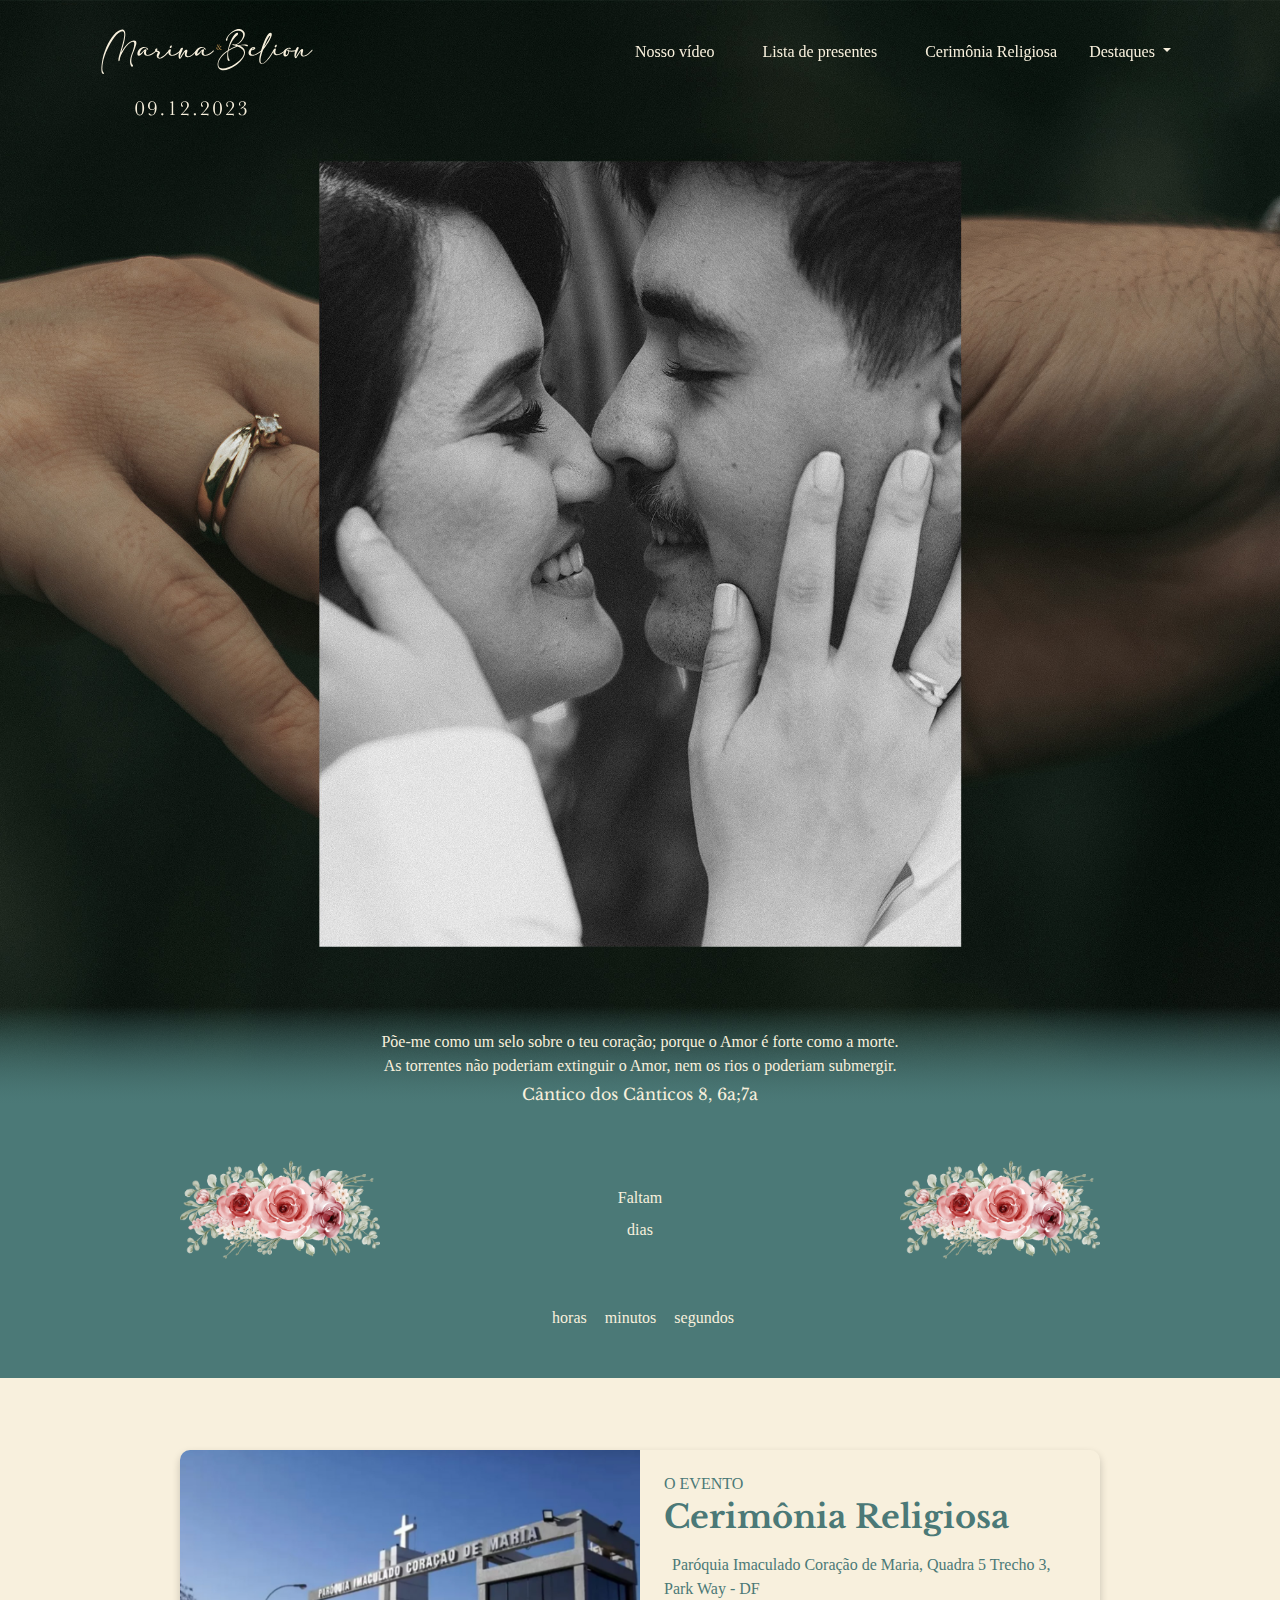
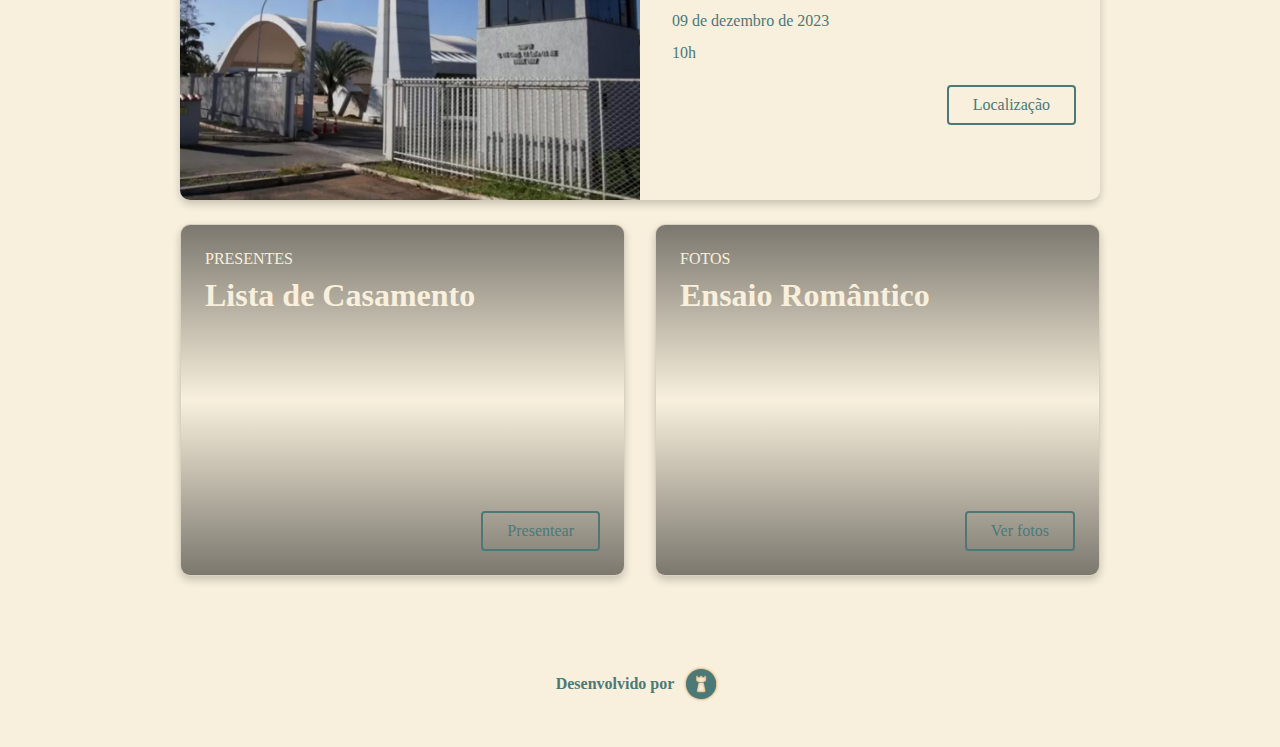
==== index.html @ 3f0de71c "1 versão" ====
<!DOCTYPE html>
<html lang="pt-br">

<head>
  <meta charset="UTF-8">
  <meta name="viewport" content="width=device-width, initial-scale=1, shrink-to-fit=no">
  <link rel="stylesheet" href="https://stackpath.bootstrapcdn.com/bootstrap/4.3.1/css/bootstrap.min.css"
    integrity="sha384-ggOyR0iXCbMQv3Xipma34MD+dH/1fQ784/j6cY/iJTQUOhcWr7x9JvoRxT2MZw1T" crossorigin="anonymous">
  <link rel="stylesheet" href="css/aos.css">
  <link rel="stylesheet" href="sass/main.css">
  <link rel="stylesheet" href="https://use.fontawesome.com/releases/v5.8.0/css/all.css"
    integrity="sha384-Mmxa0mLqhmOeaE8vgOSbKacftZcsNYDjQzuCOm6D02luYSzBG8vpaOykv9lFQ51Y" crossorigin="anonymous">
    <link rel="preconnect" href="https://fonts.googleapis.com">
    <link rel="preconnect" href="https://fonts.gstatic.com" crossorigin>
    <link href="https://fonts.googleapis.com/css2?family=Libre+Baskerville:ital,wght@0,400;0,700;1,400&display=swap" rel="stylesheet">
    <link href="font/font1/stylesheet.css">
    <link href="font/font2/stylesheet.css">
    <link rel="icon" type="image/png" href="logo.png">


<meta property="og:site_name" content="Marina e Belion | 09.12.23">
<meta property="og:title" content="Marina e Belion | 09.12.23" />
<meta property="og:description" content="Faça parte da nossa história">
<meta property="og:url" content="" />
<meta property="og:image" itemprop="image" content="https://www.marinaebelion.com/images/main-ogimage.jpg" />
<meta property="og:image:type" content="image/jpeg">
<meta property="og:image:width" content="600">
<meta property="og:image:height" content="300">
<meta property="og:type" content="website" />

  <title>Marina e Belion</title>
</head>



<body>


  <section id="main" >
    
    <section id="menu" class="nav-section fixed-top" data-aos="fade-up" >
      <div class="container">
        <div class="row py-2 py-md-3">
          <div class="col">
            <nav id="menuColor" class="navbar navbar-expand-lg navbar-light navbar-dark">
              <a href="" class="navbar-brand d-flex">
                <img loading="lazy" alt="logo" id="imgMenu" src="images/logo-site-w.svg" class="logo-site align-top">
                <img loading="lazy" alt="logo" id="imgMenuDark" src="images/logo-site.svg" class="d-none logo-site align-top">
              </a>
              <button class="navbar-toggler" type="button" data-toggle="collapse" data-target="#navbarNav" aria-controls="navbarNav" aria-expanded="false" aria-label="Toggle navigation">
                <span class="navbar-toggler-icon"></span>
              </button>

              <div class="collapse navbar-collapse justify-content-between" id="navbarNav">
                
              </div>

            </nav>
          </div>
        </div>
      </div>
    </section>
    

    <section class="banner" data-aos="fade-down">
      <div class="container">
        <div class="row">
          <div class="col d-flex">
            <div class=" ml-3 text-center data-space">
              <img class="data-img rellax" data-rellax-speed="-4" src="images/data.svg">
            </div>
          </div>
        </div>
      </div>
      <div class="parallax w-100" data-zoom="100"> 
        <!--
        <video width="100%" height="auto" autoplay loop src="images/ensaio.mp4"> </video>
        -->
        <picture class="img-banner"> 
          
          <source media="(min-width: 991px)" srcset="images/main-desktop.jpg" /> 
          
          <source media="(min-width: 767px)" srcset="images/main-mobile.jpg" /> 
          
          <img loading="lazy" alt="banner" class="w-100 " src="images/main-mobile.jpg" /> 
        </picture> 
        
      </div>
      
    </section>

    <section id="frase" class="bg-down">
      <div class="text-center bg px-3 py-4" >
        <div >
          <p class="" data-aos="fade-up">
            Põe-me como um selo sobre o teu coração; porque o Amor é forte como a morte. <br class="d-none d-sm-block">
            As torrentes não poderiam extinguir o Amor, nem os rios o poderiam submergir.
            
          </p>
          <p class="Callem" data-aos="fade-up">
            Cântico dos Cânticos 8, 6a;7a
          </p>
        </div>
      </div>
    </section>

    <section id="count" class="c-light">
      <div class="container py-4">
        <div class="row text-center justify-content-center">
            <div class="col-md-3 align-self-center text-left" data-aos="fade-left">
              <img loading="lazy" alt="planta" src="images/planta.png" class="plant">
            </div>
            <div class="col-lg-4 col-md-6 col-sm-8 p-md-5 align-self-center" data-aos="fade-up">
              <p class="mt-2">Faltam</p>
              <h1 id="days" class="Brown"></h1>
              <p class="mb-0">dias</p>
            </div>
            <div class="col-md-3 align-self-center text-right" data-aos="fade-right">
              <img loading="lazy" alt="planta" src="images/planta.png" class="plant">
            </div>
         </div>
         <div class="row py-3 justify-content-center flex-column flex-sm-row">
          <div class="col-10 d-flex justify-content-center align-items-center mx-auto">
            <div class="time">
              <h4 id="hours" class="Brown"></h4>
              <p>horas</p>
            </div>
            <div class="time">
              <h4 id="minutes" class="Brown"></h4>
              <p>minutos</p>
            </div>
            <div class="time">
              <h4 id="seconds" class="Brown"></h4>
              <p>segundos</p>
            </div>

          </div>
         </div>
      </div>
    </section>

    <section id="content" class="c-primary">
      <div class="container py-5">

        
        <!--
        <div class="row pt-4 justify-content-center">
          <div class="col-lg-10 col-12">
            <div class="d-flex flex-md-row flex-column card-duo" data-aos="fade-up">
              <div class="anchor" id="presentes"></div>
              <div class="card-content order-2 order-md-1 justify-content-between">
                <div class="card-title">
                  <h6 class="tag">
                    Presentes
                  </h6>
                  <h2 class="Brown">
                    Lista de Presentes
                  </h2>
                </div>

                <div class="card-text pt-3">
                  <p>
                    Mais do que presente, experiências incríveis que vamos viver na nossa lua de mel.
                  </p>

                </div>
                
                <div class="card-btn text-right">
                  <a href="/presentes" class="btn btn-secondary">
                    Presentear
                  </a>
                </div>
              </div>  
              <div class="card-image presentes order-1 order-md-2"> </div>
                


            </div>
          </div>
        </div>
        -->

        <div class="row pt-4 justify-content-center">
          <div class="col-lg-10 col-12">
            <div class="d-flex flex-md-row flex-column card-duo" data-aos="fade-up">
              <div class="anchor" id="cerimonia"></div>
                <div class="card-image evento"> </div>
                <div class="card-content">
                  <div class="card-title">
                    <h6 class="tag">
                      O evento
                    </h6>
                    <h2 class="Brown">
                      Cerimônia Religiosa
                    </h2>
                  </div>

                  <div class="infos">
                      <div class="info my-2">
                        <span class="mr-2">
                          <i class="fas fa-map-marker-alt"></i>
                        </span>
                        Paróquia Imaculado Coração de Maria, Quadra 5 Trecho 3, Park Way - DF
                      </div>
                      <div class="info my-2">
                        <span class="mr-2">
                          <i class="fas fa-calendar"></i>
                        </span>
                        09 de dezembro de 2023
                      </div>
                      <div class="info my-2">
                        <span class="mr-2">
                          <i class="fas fa-clock"></i>
                        </span>
                        10h
                      </div>
                  </div>
                  
                  <div class="card-btn text-right">
                    <a href="https://goo.gl/maps/soZoGa2bKYGtHyoY8" class="btn btn-secondary">
                      Localização
                    </a>
                  </div>
                </div>


            </div>
          </div>
        </div>

        <div class="row pt-4 justify-content-center">
          <div class="col-lg-5 col-md-6" data-aos="fade-up">
            <div class="card lista" >
              <div class="card-img"></div>
              <div class="card-content">
                <div class="card-title">
                  <h6 class="tag">
                    Presentes
                  </h6>
                  <h2 class="butler">
                    Lista de Casamento
                  </h2>
                </div>
                <div class="card-btn text-right">
                  <a class="btn btn-secondary light click page-presente" href="lista-de-presentes" >
                    Presentear
                  </a>
                </div>
              </div>
            </div>
          </div>
          <div class="col-lg-5 col-md-6 pt-md-0 pt-4" data-aos="fade-up" data-aos-delay="300">
            <div class="card romantico" >
              <div class="card-img"></div>
              <div class="card-content">
                <div class="card-title">
                  <h6 class="tag">
                    Fotos
                  </h6>
                  <h2 class="butler">
                    Ensaio Romântico
                  </h2>
                </div>
                <div class="card-btn text-right">
                  <a class="btn btn-secondary light click page-ensaio" href="ensaio">
                    Ver fotos
                  </a>
                </div>
              </div>
            </div>
          </div>
        </div>

      <!--
        <div class="row pt-4 justify-content-center">
          <div class="col-lg-5 col-md-6" data-aos="fade-up">
            <div class="card lista" >
              <div class="card-img"></div>
              <div class="card-content">
                <div class="card-title">
                  <h6 class="tag">
                    Presentes
                  </h6>
                  <h2 class="Brown">
                    Lista de Casamento
                  </h2>
                </div>
                <div class="card-btn text-right">
                  <a class="btn btn-secondary light click page-presente" href="/lista-de-presentes" >
                    Presentear
                  </a>
                </div>
              </div>
            </div>
          </div>
          <div class="col-lg-5 col-md-6 pt-md-0 pt-4" data-aos="fade-up" data-aos-delay="300">
            <div class="card romantico" >
              <div class="card-img"></div>
              <div class="card-content">
                <div class="card-title">
                  <h6 class="tag">
                    Fotos
                  </h6>
                  <h2 class="Brown">
                    Ensaio Romântico
                  </h2>
                </div>
                <div class="card-btn text-right">
                  <a class="btn btn-secondary light click page-ensaio" href="/ensaio">
                    Ver fotos
                  </a>
                </div>
              </div>
            </div>
          </div>
        </div>
      -->
      </div>
    </section>


    <footer class="text-center py-5">
      
    </footer>



  </section>



<div id="modal"></div>
  <script src="script/jquery.3.5.1.js"></script>
  <script src="script/popper.js"></script>
  <script src="script/bootstrap.min.js"></script>
  <script src="script/aos.js"></script>
  <script src="script/main.js"></script>
  <script src="script/counter.js"></script>
  <script>
    AOS.init({
      duration: 1500,
    });
  </script>



  <script>
    (function() {
  // page scroll bind
  $(window).on('scroll', onScroll);
  // onScroll();
  
})();

function log(msg) {
  $('.log').html(msg); 
}

function onScroll() {
  let wst = $(window).scrollTop(),
       dh = $(document).height(),
       wh = $(window).height();

  let scrollPercent = (wst / (dh - wh)) * 100;
  
  $('.parallax').each((i, e) => {
    let zoom = $(e).attr('data-zoom');
    let variant = ((+zoom) * scrollPercent / 100);
    let bgSize = `${100 + variant}%`;
    
    log(bgSize);
    
    $(e).css('background-size', bgSize);
  });
  
}


  </script>

  <script>
    $("footer").load("footer.html");
    $("#modal").load("modal-presente.html");
    $("#navbarNav").load("menu.html");
  </script>



</body>

</html>
---- sass/main.css ----
:root {
  --primary-light:#99c1be;
  --primary:#4b7977;
  --primary-dark:#38535a;
  --secondary: #c18631;
  --light:#f8f0dd;
  --light-opacity:#f8f0ddbd;
}

/* ELEMENTS*/
/* GERAL */
body {
  font-family: "Baskervville", serif;
  background-color: var(--light);
  background-image: url(../images/bg.jpg);
  background-size: cover;
  background-attachment: fixed;
  color: var(--primary);
  margin: 0px;
}

.tr {
  background-color: transparent !important;
}

html {
  scroll-behavior: smooth;
  overflow-x: hidden;
  scroll-snap-type: mandatory;
  scroll-snap-points-y: repeat(100vh);
  scroll-snap-type: y proximity;
}

* {
  transition: all 0.5s ease-in-out;
  box-sizing: border-box;
}

hr {
  border-top: 1px solid var(--primary);
}

button:focus {
  outline: 0;
  transform: scale(1.1);
}

h1, h2, h3, h4 {
  font-weight: 800;
  margin: 0;
}

h5, h6 {
  font-weight: 700;
  margin: 0;
}

p {
  margin-bottom: 0.5rem;
}

.title {
  font-weight: 200;
  font-style: italic;
}

.btn {
  padding: 0.375rem 1.5rem;
}
.btn:hover {
  cursor: pointer;
}
.btn-primary {
  transition: all 0.5s ease-in-out;
  background-color: var(--primary);
  border: 1px solid var(--primary);
  color: var(--light) !important;
}
.btn-primary:hover {
  color: var(--primary) !important;
  background-color: var(--secondary);
  border: 1px solid var(--secondary);
}
.btn-primary:focus, .btn-primary:not(:disabled):not(.disabled).active:focus, .btn-primary:not(:disabled):not(.disabled):active:focus, .show > .btn-primary.dropdown-toggle:focus {
  box-shadow: 0 0 0 0rem var(--primary-light);
}
.btn-primary:not(:disabled):not(.disabled).active, .btn-primary:not(:disabled):not(.disabled):active, .show > .btn-primary.dropdown-toggle {
  color: var(--light) !important;
  background-color: var(--primary-light);
  border-color: var(--primary-light);
}
.btn-outline-primary {
  transition: all 0.5s ease-in-out;
  background-color: none;
  border: 1px solid var(--primary);
  color: var(--primary) !important;
}
.btn-outline-primary:hover {
  background-color: var(--primary);
  border: 1px solid var(--primary);
  color: var(--light) !important;
}
.btn-outline-primary:focus, .btn-outline-primary:not(:disabled):not(.disabled).active:focus, .btn-outline-primary:not(:disabled):not(.disabled):active:focus, .show > .btn-outline-primary.dropdown-toggle:focus {
  box-shadow: 0 0 0 0rem var(--primary-light);
}
.btn-outline-primary:not(:disabled):not(.disabled).active, .btn-outline-primary:not(:disabled):not(.disabled):active, .show > .btn-outline-primary.dropdown-toggle {
  color: var(--primary) !important;
  background-color: var(--secondary);
  border-color: var(--secondary);
}
.btn-secondary {
  transition: all 0.5s ease-in-out;
  background-color: transparent;
  border: 2px solid var(--primary);
  color: var(--primary);
}
.btn-secondary:hover {
  color: var(--light) !important;
  background-color: var(--primary) !important;
  border: 2px solid var(--primary) !important;
}
.btn-secondary:focus, .btn-secondary:not(:disabled):not(.disabled).active:focus, .btn-secondary:not(:disabled):not(.disabled):active:focus, .show > .btn-secondary.dropdown-toggle:focus {
  box-shadow: 0 0 0 0rem var(--secondary);
}
.btn-secondary:not(:disabled):not(.disabled).active, .btn-secondary:not(:disabled):not(.disabled):active, .show > .btn-secondary.dropdown-toggle {
  color: var(--light) !important;
  background-color: var(--primary-light);
  border-color: var(--primary-light);
}

.ft-primary {
  font-family: "Libre Baskerville", serif;
  line-height: 1;
}

.ft-secondary {
  font-family: "Adelia", script !important;
  line-height: 1;
}

.Brown {
  font-family: "Libre Baskerville", serif;
  line-height: 1;
}

.Callem {
  font-family: "Libre Baskerville", serif;
  line-height: 1;
}

.tag {
  text-transform: uppercase;
  font-weight: 200;
  margin-bottom: 8px;
}

.radius-10 {
  border-radius: 10px;
  box-shadow: 0px 4px 8px rgba(0, 0, 0, 0.2);
}

.radius-5 {
  border-radius: 5px;
  box-shadow: 0px 4px 8px rgba(0, 0, 0, 0.2);
}

.center-s {
  display: flex;
  justify-content: center;
  align-items: center;
}
.center-h {
  display: flex;
  justify-content: center;
}
.center-v {
  display: flex;
  align-items: center;
}

.c-primary {
  color: var(--primary);
}
.c-primary-light {
  color: var(--primary-light);
}
.c-primary-dark {
  color: var(--primary-dark);
}
.c-secondary {
  color: var(--secondary);
}
.c-light {
  color: var(--light);
}

/*
.modal{

  .close{
    color:$primary;
    opacity: .7;

    &:not(:disabled):not(.disabled):focus, &:not(:disabled):not(.disabled):hover {
      opacity: 1;
  }
  }
}
*/
#presentes .card {
  background: none;
  border: 1px solid var(--primary);
  box-shadow: 2px 2px 10px rgba(80, 92, 73, 0.3764705882);
  position: relative;
}
#presentes .card:after {
  content: "";
  position: absolute;
  inset: 0;
  background: var(--light-opacity);
  filter: blur(50px);
  z-index: -1;
}
#presentes .card-title {
  height: 48px;
  display: flex;
  justify-content: center;
  align-items: center;
}
#presentes .card-text {
  font-size: 0.875rem;
  color: var(--primary);
}

#menu.nav-primary {
  background: var(--light) !important;
}
#menu.nav-primary .nav-link {
  color: var(--primary) !important;
}
@media (max-width: 991px) {
  #menu.nav-primary .nav-link {
    color: var(--light) !important;
  }
}
#menu.nav-primary .nav-link:hover {
  color: var(--secondary) !important;
}
@media (max-width: 991px) {
  #menu .navbar-nav {
    background: var(--primary);
    color: var(--light);
    border-radius: 5px;
  }
}
#menu .logo-site {
  height: 45px;
  width: auto;
}
@media (max-width: 400px) {
  #menu .logo-site {
    height: 40px;
  }
}
@media (max-width: 360px) {
  #menu .logo-site {
    height: 35px;
  }
}
#menu .nav-link {
  color: var(--light) !important;
}
#menu .nav-link:hover {
  color: var(--secondary) !important;
  cursor: pointer;
}
@media (max-width: 991px) {
  #menu .nav-link:hover {
    color: var(--secondary) !important;
  }
}
#menu .dropdown-menu {
  border-radius: 5px;
  border: none;
  background: var(--primary);
}
#menu .dropdown-menu .dropdown-item {
  color: var(--light);
}
#menu .dropdown-menu .dropdown-item:hover {
  background: rgba(0, 0, 0, 0.3);
}

.opacity-0 {
  opacity: 0;
}

.banner {
  position: relative;
}
.banner .parallax {
  background-image: url(../images/main-desktop.jpg);
  background-size: 100%;
  background-position: center;
  background-repeat: no-repeat;
  transition: 0.01s ease-in-out;
}
@media (max-width: 991px) {
  .banner .parallax {
    background-image: url(../images/main-mobile.jpg);
  }
}
.banner .img-banner {
  opacity: 0;
}
.banner .data-space {
  width: 180px;
  position: absolute;
  top: 90px;
}
@media (max-width: 425px) {
  .banner .data-space {
    top: 50px;
    width: -moz-fit-content;
    width: fit-content;
  }
}
.banner .data-img {
  transition: 0.75s ease-in-out;
  height: 60px;
  margin: 0.5rem;
}
@media (max-width: 370px) {
  .banner .data-img {
    height: 50px;
  }
}

#frase {
  height: 100px;
  margin-top: -100px;
  position: relative;
  color: var(--light);
}
#frase .bigger {
  font-size: 1.5rem;
}
#frase.bg-down {
  width: 100vw;
  background: linear-gradient(180deg, rgba(0, 0, 0, 0) 0%, var(--primary) 96.94%);
}
#frase .bg {
  background: linear-gradient(180deg, rgba(0, 0, 0, 0) 0%, var(--primary) 96.94%);
}

#count {
  background: var(--primary);
  color: var(--light);
}
#count .plant {
  max-width: 200px;
  width: 100%;
}
#count #days {
  font-size: 5rem;
}
#count .time {
  display: flex;
  margin: 0 6px;
}
#count .time .Brown {
  margin: 0 6px 0 0;
}

#content .card-btn {
  margin-top: 0.75rem;
}
#content .anchor {
  position: absolute;
  top: -100px;
}
#content .card-duo {
  position: relative;
  min-height: 350px;
  border-radius: 10px;
  box-shadow: 0px 4px 8px rgba(0, 0, 0, 0.2);
  overflow: hidden;
}
#content .card-duo .card-image {
  background-position: center;
  background-size: auto 100%;
  background-repeat: no-repeat;
}
@media (max-width: 767px) {
  #content .card-duo .card-image {
    background-size: 100%;
  }
}
#content .card-duo .card-image:hover {
  background-size: auto 110%;
}
@media (max-width: 767px) {
  #content .card-duo .card-image:hover {
    background-size: 110%;
  }
}
#content .card-duo .card-image.historia {
  background-image: url(../images/historia.jpg);
  width: 50%;
  background-size: cover;
  background-position: center left;
}
@media (max-width: 767px) {
  #content .card-duo .card-image.historia {
    width: 100%;
    height: auto;
    min-height: 490px;
  }
}
@media (max-width: 425px) {
  #content .card-duo .card-image.historia {
    min-height: 380px;
  }
}
#content .card-duo .card-image.presentes {
  background-image: url(../images/presentes.jpg);
  width: 50%;
  background-size: cover;
  background-position: bottom;
}
@media (max-width: 767px) {
  #content .card-duo .card-image.presentes {
    width: 100%;
    height: auto;
    min-height: 370px;
  }
}
#content .card-duo .card-image.evento {
  background-image: url(../images/cerimonia.jpg);
  width: 50%;
  background-size: cover;
  background-position: top;
}
@media (max-width: 767px) {
  #content .card-duo .card-image.evento {
    width: 100%;
    height: auto;
    min-height: 370px;
  }
}
#content .card-duo .card-image.traje {
  background-image: url(../images/dress.jpg);
  width: 50%;
  background-size: cover;
  background-position: top;
}
@media (max-width: 767px) {
  #content .card-duo .card-image.traje {
    width: 100%;
    height: auto;
    min-height: 370px;
  }
}
#content .card-duo .card-content {
  padding: 1.5rem;
  width: 50%;
  display: flex;
  flex-direction: column;
}
@media (max-width: 767px) {
  #content .card-duo .card-content {
    width: 100%;
    background-size: 110%;
  }
}
#content .card-duo .card-content .tag {
  text-transform: uppercase;
  font-weight: 200;
  margin-bottom: 8px;
}
#content .card {
  color: var(--light);
  min-height: 350px;
  border-radius: 10px;
  box-shadow: 0px 4px 8px rgba(0, 0, 0, 0.2);
  overflow: hidden;
  background-position: center;
  background-size: auto 100%;
  background-repeat: no-repeat;
  background-color: transparent;
}
#content .card:hover {
  background-size: auto 110%;
}
#content .card.lista {
  background-image: url(../images/lista.jpg);
}
#content .card.historia {
  background-image: url(../images/historia.jpg);
}
#content .card.romantico {
  background-image: url(../images/ensaio.jpg);
}
#content .card.padrinhos {
  background-image: url(../images/padrinhos.jpg);
}
#content .card.dress {
  background-image: url(../images/dress.jpg);
}
#content .card.pedido {
  background-image: url(../images/pedido.jpg);
}
#content .card .card-content {
  min-height: 350px;
  padding: 1.5rem;
  display: flex;
  flex-direction: column;
  justify-content: space-between;
  background: transparent;
  background: linear-gradient(0deg, rgba(108, 29, 48, 0.5) 0%, rgba(108, 29, 48, 0) 50%, rgba(108, 29, 48, 0.5) 100%);
  background: linear-gradient(0deg, rgba(0, 0, 0, 0.5) 0%, rgba(0, 0, 0, 0) 50%, rgba(0, 0, 0, 0.5) 100%);
}
#content .card .card-content.breve {
  background: none;
  color: var(--primary);
}
#content .card .card-content.breve .light {
  border: 2px solid var(--primary);
  color: var(--primary);
}

footer .small {
  font-size: 0.9rem;
  font-weight: bold;
}
footer a {
  text-decoration: none;
  color: var(--primary) !important;
  position: relative;
}
footer a:hover span {
  opacity: 1;
}
footer a:hover span.jroque {
  right: -82px;
}
footer a span {
  opacity: 0;
  transition: all 0.3s ease-in-out;
  will-change: opacity;
  position: absolute;
  white-space: nowrap;
  top: 0px;
}
footer a span.jroque {
  right: -45px;
}
footer a svg {
  height: 30px;
  margin-top: -3px;
  fill: var(--primary);
  filter: drop-shadow(0 0 0.1rem var(--secondary));
}
footer a svg:hover {
  filter: drop-shadow(0 0 0.3rem var(--secondary));
}
footer a svg:active {
  transform: translate(3px, 3px);
  filter: drop-shadow(0 0 0.6rem var(--secondary));
}

.modal-video-movie-wrap {
  height: 90% !important;
  background: transparent !important;
}
@media (orientation: landscape) {
  .modal-video-movie-wrap {
    width: 50% !important;
  }
}

.modal-video-close-btn {
  top: -20px !important;
}
#text-pix {
  display: flex;
  justify-content: center;
  border: 0px;
  background: none;
  resize: none;
  width: 100%;
  text-align: center;
  height: 100px;
  color: var(--primary);
}

.copy-code i {
  display: none;
}
.copy-code.success {
  background-color: var(--secondary);
  border: 2px solid var(--secondary) !important;
  color: var(--primary) !important;
  transition: all 0.25s ease-in-out;
}
.copy-code.success i {
  display: inline;
}/*# sourceMappingURL=main.css.map */
---- font/font1/stylesheet.css ----
@font-face {
    font-family: 'Adelia';
    src: url('adelia.otf') format('opentype');
    font-weight: 500;
    font-style: normal;
}
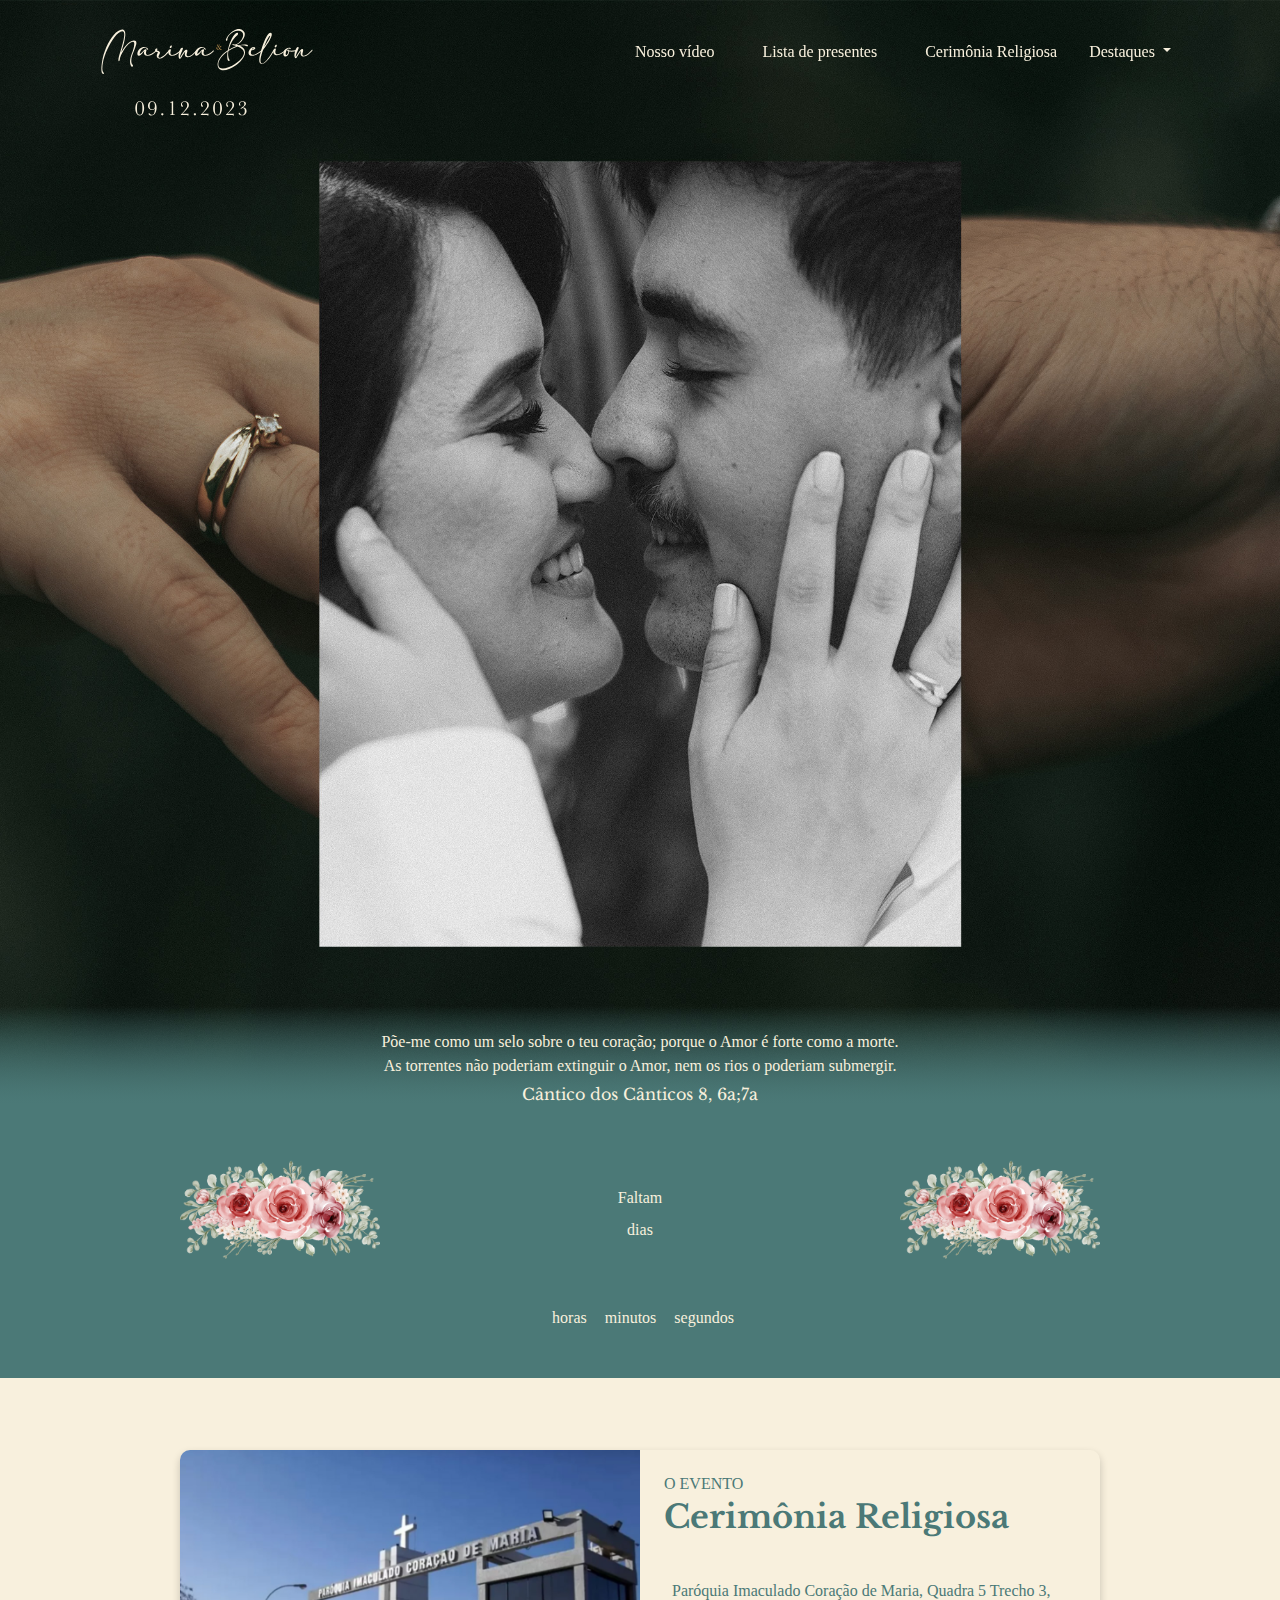
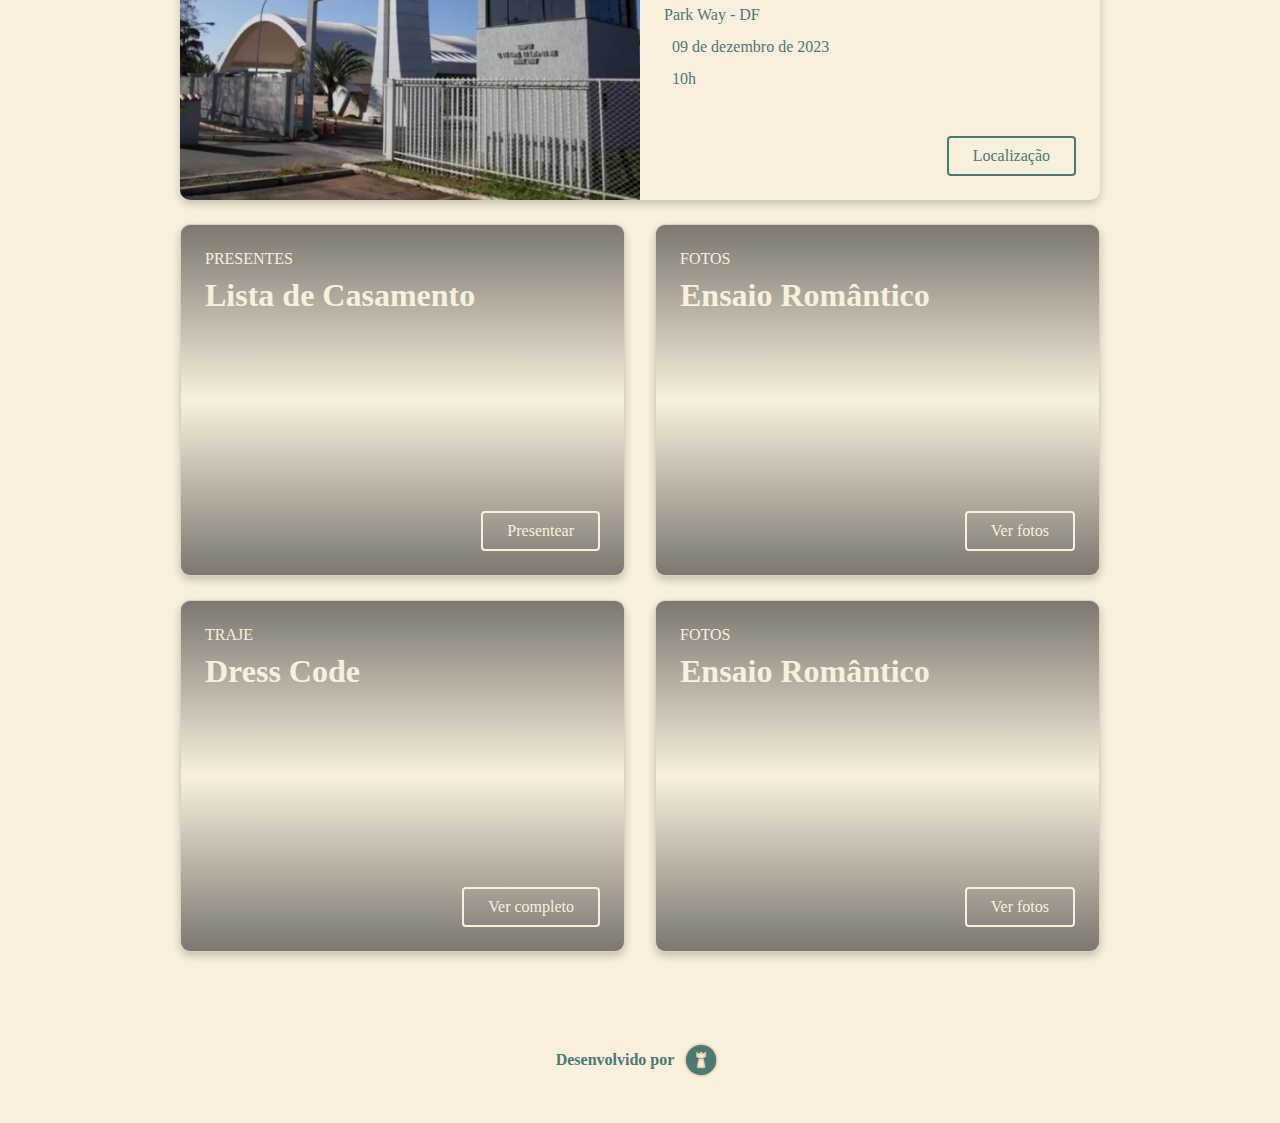
==== commit ae35f494: "2" ====
--- a/index.html
+++ b/index.html
@@ -217,7 +217,7 @@
                   </div>
                   
                   <div class="card-btn text-right">
-                    <a href="https://goo.gl/maps/soZoGa2bKYGtHyoY8" class="btn btn-secondary">
+                    <a href="https://maps.app.goo.gl/F1hvMyRx2eng81n26" class="btn btn-outline-primary">
                       Localização
                     </a>
                   </div>
@@ -242,8 +242,51 @@
                   </h2>
                 </div>
                 <div class="card-btn text-right">
-                  <a class="btn btn-secondary light click page-presente" href="lista-de-presentes" >
+                  <a class="btn btn-secondary light click page-presente" data-toggle="modal" data-target="#modalPresentes" >
                     Presentear
+                  </a>
+                </div>
+              </div>
+            </div>
+          </div>
+          <div class="col-lg-5 col-md-6 pt-md-0 pt-4" data-aos="fade-up" data-aos-delay="300">
+            <div class="card romantico" >
+              <div class="card-img"></div>
+              <div class="card-content">
+                <div class="card-title">
+                  <h6 class="tag">
+                    Fotos
+                  </h6>
+                  <h2 class="butler">
+                    Ensaio Romântico
+                  </h2>
+                </div>
+                <div class="card-btn text-right">
+                  <a class="btn btn-secondary light click page-ensaio" href="ensaio">
+                    Ver fotos
+                  </a>
+                </div>
+              </div>
+            </div>
+          </div>
+        </div>
+
+        <div class="row pt-4 justify-content-center">
+          <div class="col-lg-5 col-md-6" data-aos="fade-up">
+            <div class="card lista" >
+              <div class="card-img"></div>
+              <div class="card-content">
+                <div class="card-title">
+                  <h6 class="tag">
+                    Traje
+                  </h6>
+                  <h2 class="butler">
+                    Dress Code
+                  </h2>
+                </div>
+                <div class="card-btn text-right">
+                  <a class="btn btn-secondary light click page-presente" href="#" >
+                    Ver completo
                   </a>
                 </div>
               </div>
--- a/sass/main.css
+++ b/sass/main.css
@@ -92,12 +92,12 @@
 .btn-outline-primary {
   transition: all 0.5s ease-in-out;
   background-color: none;
-  border: 1px solid var(--primary);
+  border: 2px solid var(--primary);
   color: var(--primary) !important;
 }
 .btn-outline-primary:hover {
   background-color: var(--primary);
-  border: 1px solid var(--primary);
+  border: 2px solid var(--primary);
   color: var(--light) !important;
 }
 .btn-outline-primary:focus, .btn-outline-primary:not(:disabled):not(.disabled).active:focus, .btn-outline-primary:not(:disabled):not(.disabled):active:focus, .show > .btn-outline-primary.dropdown-toggle:focus {
@@ -111,8 +111,8 @@
 .btn-secondary {
   transition: all 0.5s ease-in-out;
   background-color: transparent;
-  border: 2px solid var(--primary);
-  color: var(--primary);
+  border: 2px solid var(--light);
+  color: var(--light);
 }
 .btn-secondary:hover {
   color: var(--light) !important;
@@ -466,6 +466,7 @@
   width: 50%;
   display: flex;
   flex-direction: column;
+  justify-content: space-between;
 }
 @media (max-width: 767px) {
   #content .card-duo .card-content {
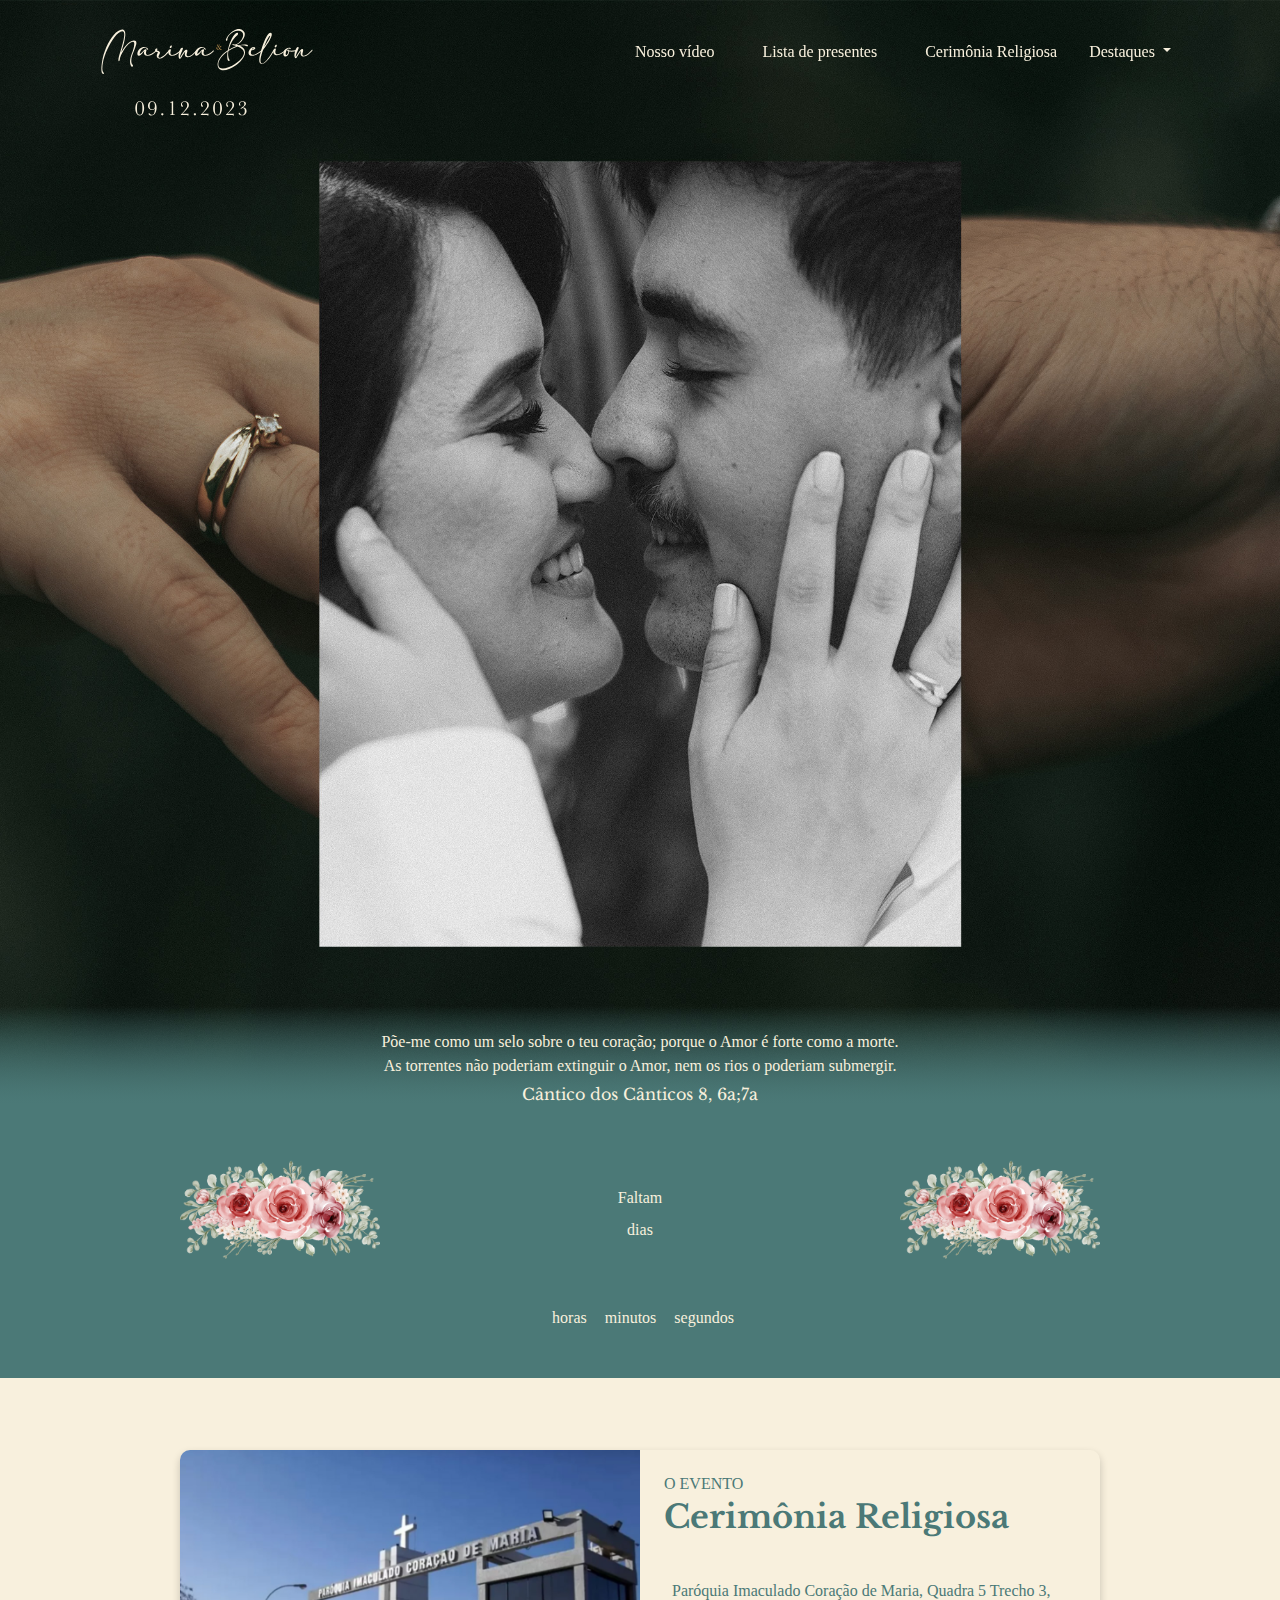
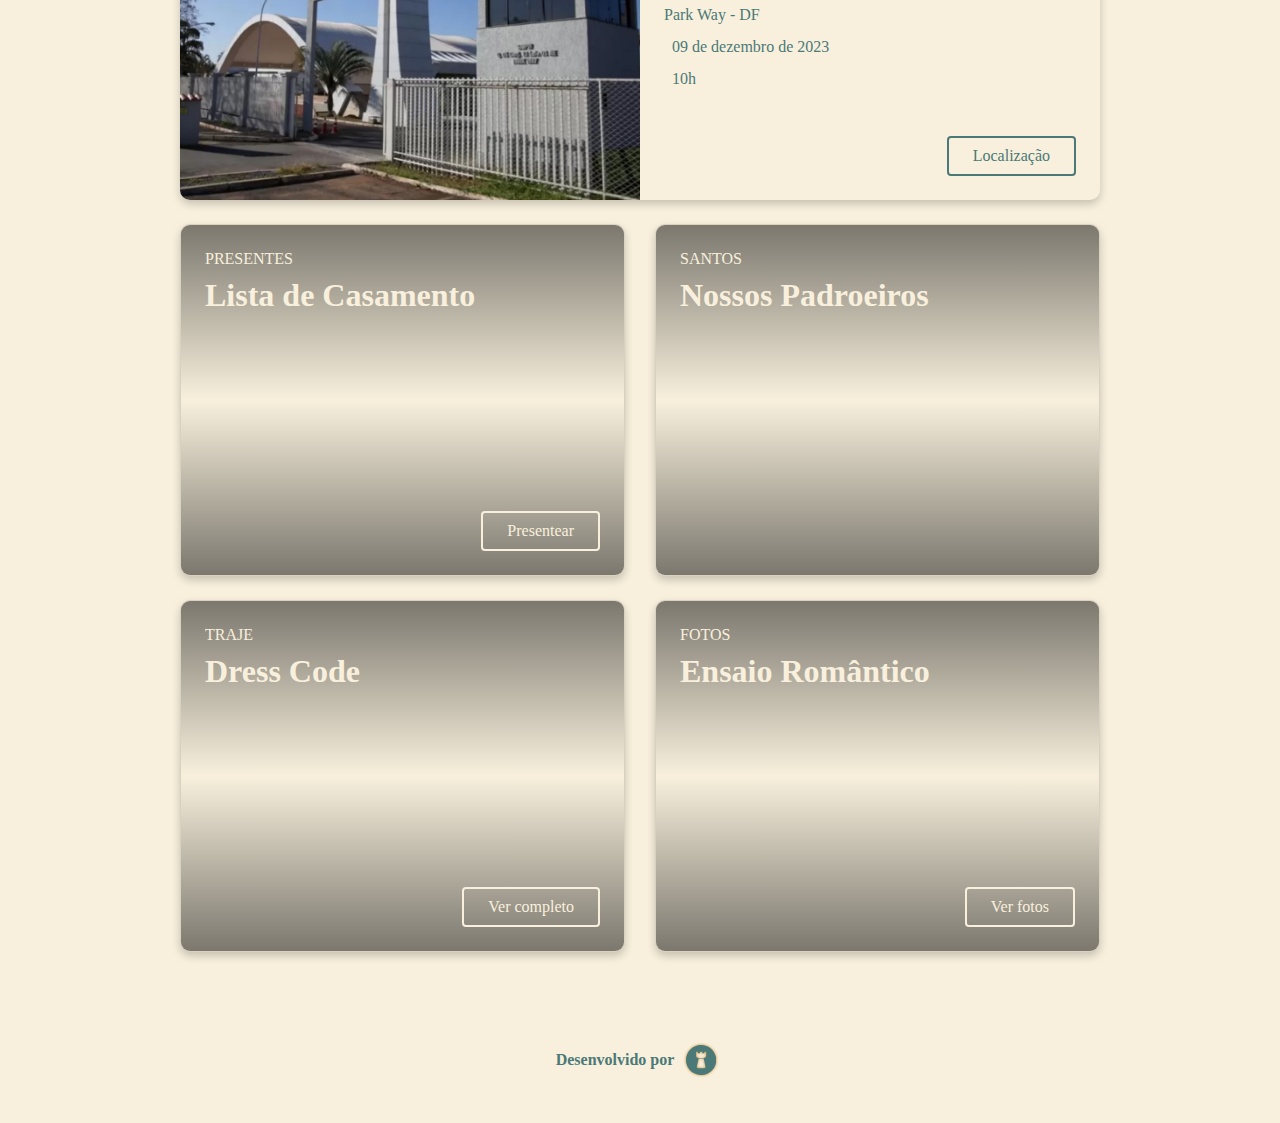
==== commit 88d29bb8: "2.1" ====
--- a/index.html
+++ b/index.html
@@ -255,16 +255,18 @@
               <div class="card-content">
                 <div class="card-title">
                   <h6 class="tag">
-                    Fotos
+                    Santos
                   </h6>
                   <h2 class="butler">
-                    Ensaio Romântico
-                  </h2>
-                </div>
-                <div class="card-btn text-right">
-                  <a class="btn btn-secondary light click page-ensaio" href="ensaio">
-                    Ver fotos
-                  </a>
+                    Nossos Padroeiros
+                  </h2>
+                </div>
+                <div class="card-btn text-right">
+                  <!--
+                    <a class="btn btn-secondary light click page-ensaio" href="ensaio">
+                      Ver fotos
+                    </a>
+                  -->
                 </div>
               </div>
             </div>
@@ -305,7 +307,7 @@
                   </h2>
                 </div>
                 <div class="card-btn text-right">
-                  <a class="btn btn-secondary light click page-ensaio" href="ensaio">
+                  <a class="btn btn-secondary light click page-ensaio" href="#">
                     Ver fotos
                   </a>
                 </div>
